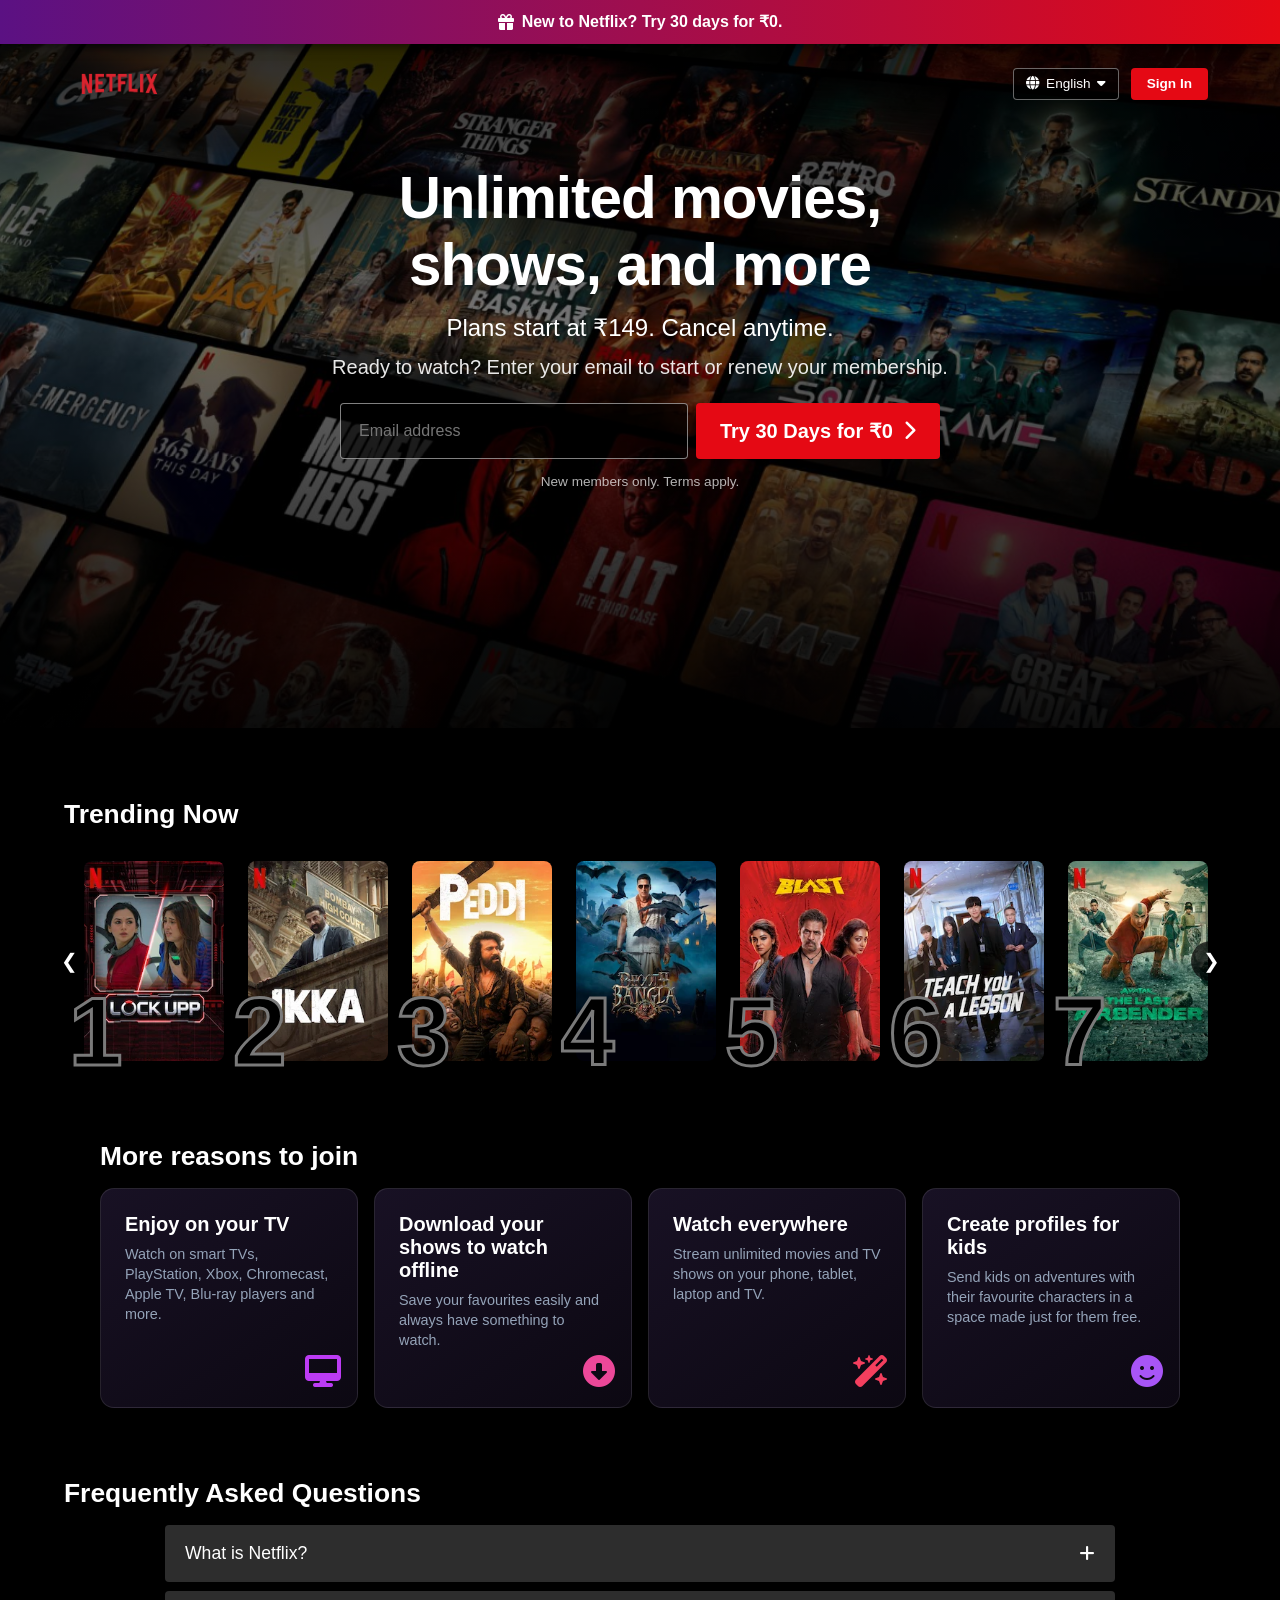
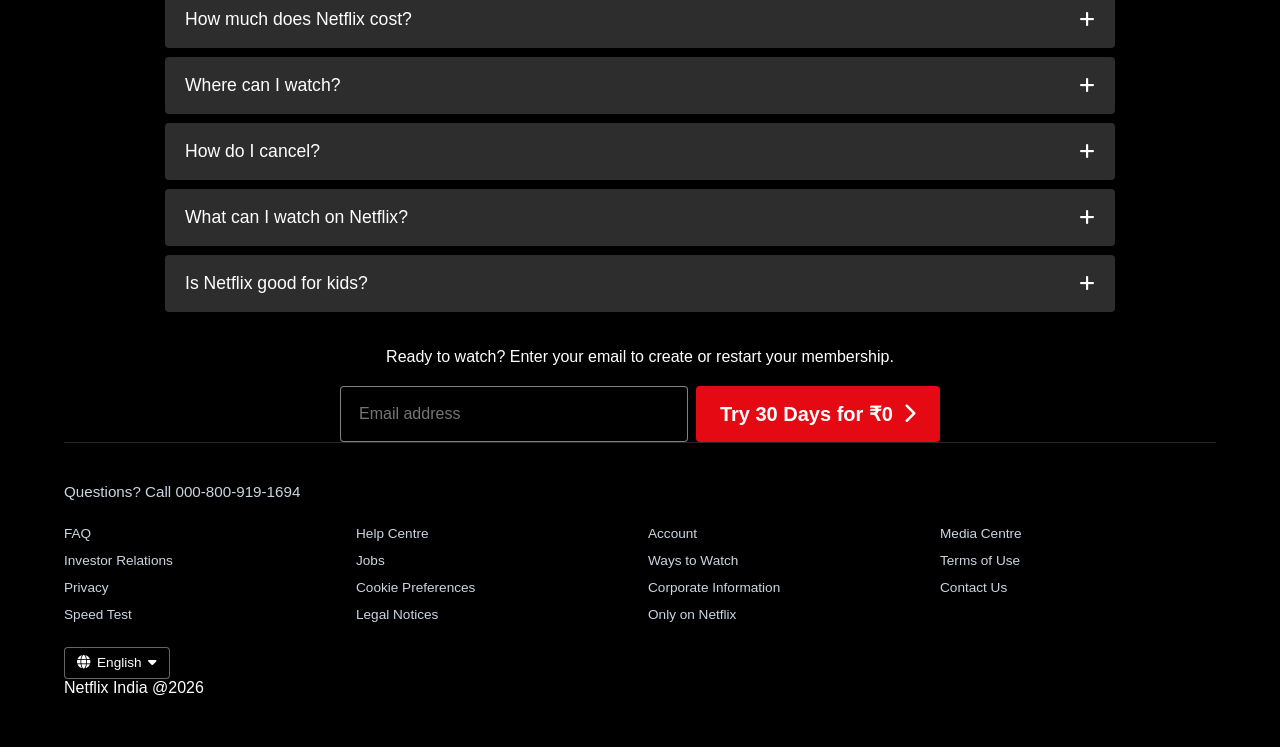
==== index.html @ 747f855f "Update index.html" ====
<!DOCTYPE html>
<html lang="en">
<head>
  <meta charset="UTF-8" />
  <meta name="viewport" content="width=device-width, initial-scale=1.0" />
  <link rel="icon" type="image/png" href="ASSECTS/NETFLIX_TITLE_LOGO.png" />
  
  <link rel="stylesheet" href="CSS/index.css" />
  <link rel="stylesheet" href="https://cdnjs.cloudflare.com/ajax/libs/font-awesome/6.6.0/css/all.min.css" />
  <title>Netflix India - Watch TV Shows Online, Watch Movies Online</title>
</head>
<body>

  <!-- PROMOTIONAL BANNER STRIP -->
  <div class="promotion-announcement-strip">
    <p><i class="fa-solid fa-gift"></i> New to Netflix? Try 30 days for ₹0.</p>
  </div>

  <!-- HERO SECTION -->
  <header class="hero-section">
    <div class="hero-perspective-wrapper">
      <div class="hero-background-canvas"></div>
    </div>
    
    <div class="hero-overlay">
      <nav class="navigation-bar">
        <div class="brand-logo">
          <img src="ASSECTS/Netflix India – Watch Shows Online, Watch Movies Online_files/Netflix_Logo_PMS.png" alt="Netflix Logo" />
        </div>
        <div class="navigation-controls">
          <div class="language-selector">
            <i class="fa-solid fa-globe"></i> English <i class="fa-solid fa-caret-down"></i>
          </div>
          <button type="button" class="auth-button" onclick="window.location.href='signin.html'">Sign In</button>
        </div>
      </nav>

      <article class="hero-content">
        <div class="hero-text-cluster">
          <h1>Unlimited movies,<br>shows, and more</h1>
          <h4>Plans start at ₹149. Cancel anytime.</h4>
          <h5>Ready to watch? Enter your email to start or renew your membership.</h5>
          
          <form class="lead-generation-form" onsubmit="localStorage.setItem('userSignupEmail', this.querySelector('.hero-email-input').value); window.location.href='signin.html'; return false;">
            <input type="email" class="hero-email-input" placeholder="Email address" required />
            <button type="submit" class="cta-button">Try 30 Days for ₹0 <i class="fa-solid fa-chevron-right"></i></button>
          </form>
          <p class="sub-cta-note">New members only. Terms apply.</p>
        </div>
      </article>
    </div>
    
    <div class="neon-glow-accent"></div>
  </header>

  <!-- TRENDING SHOWCASE VISUAL CAROUSEL -->
  <main class="content-showcase">
    <h2 class="section-heading">Trending Now</h2>

    <div class="slider-wrapper">
      <button class="carousel-control control-left" aria-label="Scroll Left">&#10094;</button>

      <div class="movie-carousel" id="movieSlider">
        <!-- Card 1 -->
        <div class="movie-card" 
             onclick="openMovieModal(this)"
             data-title="LOCK UPP" 
             data-image="ASSECTS/1. LOCK UP.webp" 
             data-year="2026" 
             data-rating="U/A 16+" 
             data-type="Show" 
             data-genre="Reality Programming" 
             data-desc="Fifteen celebrity inmates face judgement day in a new-age prison, where a game of power and redemption determines who stays or goes.">
          <span class="rank-number">1</span>
          <div class="poster-housing"><img src="ASSECTS/1. LOCK UP.webp" alt="Lock Upp Poster" /></div>
        </div>
        
        <!-- Card 2 -->
        <div class="movie-card" 
             onclick="openMovieModal(this)"
             data-title="Raid 2" 
             data-image="ASSECTS/2. IKKA.webp" 
             data-year="2025" 
             data-rating="A" 
             data-type="Movie" 
             data-genre="Action / Thriller" 
             data-desc="With a loved one's life at stake, a celebrated lawyer must defend a man he suspects is guilty — battling his conscience every step of the way.">
          <span class="rank-number">2</span>
          <div class="poster-housing"><img src="ASSECTS/2. IKKA.webp" alt="Raid 2 Poster" /></div>
        </div>
        
        <!-- Card 3 -->
        <div class="movie-card" 
             onclick="openMovieModal(this)"
             data-title="Aap Jaisa Koi" 
             data-image="ASSECTS/3. PEDDI.webp" 
             data-year="2025" 
             data-rating="U/A 13+" 
             data-type="Movie" 
             data-genre="Romance / Drama" 
             data-desc="A heartwarming musical romance detailing the crossing lines of fate when two completely opposite worlds suddenly collide.">
          <span class="rank-number">3</span>
          <div class="poster-housing"><img src="ASSECTS/3. PEDDI.webp" alt="Aap Jaisa Koi Poster" /></div>
        </div>
        
        <!-- Card 4 -->
        <div class="movie-card" 
             onclick="openMovieModal(this)"
             data-title="The Great Indian Kapil Show" 
             data-image="ASSECTS/4. BHOOT BANGLA.webp" 
             data-year="2026" 
             data-rating="U/A 7+" 
             data-type="Show" 
             data-genre="Comedy / Talk Show" 
             data-desc="India's favorite comedian returns with celebrity guests, hilarious sketches, and family-friendly banter that keeps the crowd roaring.">
          <span class="rank-number">4</span>
          <div class="poster-housing"><img src="ASSECTS/4. BHOOT BANGLA.webp" alt="Kapil Show Poster" /></div>
        </div>
        
        <!-- Card 5 -->
        <div class="movie-card" 
             onclick="openMovieModal(this)"
             data-title="HIT: The Third Case" 
             data-image="ASSECTS/5. BLAST.webp" 
             data-year="2025" 
             data-rating="A" 
             data-type="Movie" 
             data-genre="Suspense / Mystery" 
             data-desc="An elite homicide detective fights his inner demons while navigating a complex web of lies to crack an unsolvable kidnapping case.">
          <span class="rank-number">5</span>
          <div class="poster-housing"><img src="ASSECTS/5. BLAST.webp" alt="HIT 3rd Case Poster" /></div>
        </div>

        <!-- Card 6 -->
        <div class="movie-card" 
             onclick="openMovieModal(this)"
             data-title="That Life" 
             data-image="ASSECTS/6. TEACH YOU A LESSION.webp" 
             data-year="2024" 
             data-rating="U/A 16+" 
             data-type="Show" 
             data-genre="Drama / Slice of Life" 
             data-desc="A gritty look into corporate ladder dynamics, modern friendships, and the compromises needed to survive the concrete metropolis.">
          <span class="rank-number">6</span>
          <div class="poster-housing"><img src="ASSECTS/6. TEACH YOU A LESSION.webp" alt="That Life Poster" /></div>
        </div>
        
        <!-- Card 7 -->
        <div class="movie-card" 
             onclick="openMovieModal(this)"
             data-title="JAAT" 
             data-image="ASSECTS/7. AVATAR THE LAST AIRBENDER.webp" 
             data-year="2025" 
             data-rating="U/A 16+" 
             data-type="Movie" 
             data-genre="Action / Cult Classic" 
             data-desc="A legendary rural enforcer stands up to protect his ancestral village lands from an opportunistic syndicate system.">
          <span class="rank-number">7</span>
          <div class="poster-housing"><img src="ASSECTS/7. AVATAR THE LAST AIRBENDER.webp" alt="JAAT Poster" /></div>
        </div>
        
        <!-- Card 8 -->
        <div class="movie-card" 
             onclick="openMovieModal(this)"
             data-title="Chhaava" 
             data-image="ASSECTS/8. DESIRE.webp" 
             data-year="2025" 
             data-rating="U/A 16+" 
             data-type="Movie" 
             data-genre="Historical Epic / Action" 
             data-desc="The epic biographical saga of courage, strategy, and unyielding honor charting Chhatrapati Sambhaji Maharaj's legendary battlefield victories.">
          <span class="rank-number">8</span>
          <div class="poster-housing"><img src="ASSECTS/8. DESIRE.webp" alt="Chhaava Poster" /></div>
        </div>

        <!-- Card 9 -->
        <div class="movie-card" 
             onclick="openMovieModal(this)"
             data-title="Pati Patni Aur Woh 2" 
             data-image="ASSECTS/9. PATI PATNI AUR WO DO.webp" 
             data-year="2025" 
             data-rating="U/A 16+" 
             data-type="Movie" 
             data-genre="Comedy / Romance" 
             data-desc="A hilarious look at modern relationships and misunderstandings.">
          <span class="rank-number">9</span>
          <div class="poster-housing"><img src="ASSECTS/9. PATI PATNI AUR WO DO.webp" alt="Pati Patni Poster" /></div>
        </div>

        <!-- Card 10 -->
        <div class="movie-card" 
             onclick="openMovieModal(this)"
             data-title="DHURANDHAR" 
             data-image="ASSECTS/10. DHURANDHAR.webp" 
             data-year="2025" 
             data-rating="U/A 16+" 
             data-type="Movie" 
             data-genre="Historical Epic / Action" 
             data-desc="An epic saga of courage, strategy, and unyielding honor.">
          <span class="rank-number">10</span>
          <div class="poster-housing"><img src="ASSECTS/10. DHURANDHAR.webp" alt="Dhurandhar Poster" /></div>
        </div>
      </div>

      <button class="carousel-control control-right" aria-label="Scroll Right">&#10095;</button>
    </div>
  </main>

  <!-- FEATURES SECTION -->
  <section class="value-propositions">
    <h2 class="section-heading">More reasons to join</h2>
    <div class="features-grid">
      <div class="feature-card">
        <h2>Enjoy on your TV</h2>
        <h3>Watch on smart TVs, PlayStation, Xbox, Chromecast, Apple TV, Blu-ray players and more.</h3>
        <div class="card-icon"><i class="fa-solid fa-desktop" style="color: #bc3bf4;"></i></div>
      </div>
      <div class="feature-card">
        <h2>Download your shows to watch offline</h2>
        <h3>Save your favourites easily and always have something to watch.</h3>
        <div class="card-icon"><i class="fa-solid fa-circle-down" style="color: #ec4899;"></i></div>
      </div>
      <div class="feature-card">
        <h2>Watch everywhere</h2>
        <h3>Stream unlimited movies and TV shows on your phone, tablet, laptop and TV.</h3>
        <div class="card-icon"><i class="fa-solid fa-wand-magic-sparkles" style="color: #f43f5e;"></i></div>
      </div>
      <div class="feature-card">
        <h2>Create profiles for kids</h2>
        <h3>Send kids on adventures with their favourite characters in a space made just for them free.</h3>
        <div class="card-icon"><i class="fa-solid fa-face-smile" style="color: #a855f7;"></i></div>
      </div>
    </div>
  </section>

  <!-- FAQS -->
  <section class="faq-container">
    <h2 class="section-heading text-center">Frequently Asked Questions</h2>

    <div class="accordion-matrix">
      <div class="accordion-item">
        <button class="accordion-trigger">
          <span>What is Netflix?</span> <i class="fa-solid fa-plus structural-icon"></i>
        </button>
        <div class="accordion-panel">
          <p>Netflix is a streaming service that offers a wide variety of award-winning TV shows, movies, anime, documentaries and more.</p>
        </div>
      </div>
      <div class="accordion-item">
        <button class="accordion-trigger">
          <span>How much does Netflix cost?</span> <i class="fa-solid fa-plus structural-icon"></i>
        </button>
        <div class="accordion-panel">
          <p>Plans range from ₹149 to ₹649 a month. No extra costs, no contracts.</p>
        </div>
      </div>
      <div class="accordion-item">
        <button class="accordion-trigger">
          <span>Where can I watch?</span> <i class="fa-solid fa-plus structural-icon"></i>
        </button>
        <div class="accordion-panel">
          <p>Watch anywhere, anytime. Sign in with your Netflix account to watch instantly on the web at netflix.com.</p>
        </div>
      </div>
      <div class="accordion-item">
        <button class="accordion-trigger">
          <span>How do I cancel?</span> <i class="fa-solid fa-plus structural-icon"></i>
        </button>
        <div class="accordion-panel">
          <p>Netflix is flexible. You can easily cancel your account online in two clicks.</p>
        </div>
      </div>
      <div class="accordion-item">
        <button class="accordion-trigger">
          <span>What can I watch on Netflix?</span> <i class="fa-solid fa-plus structural-icon"></i>
        </button>
        <div class="accordion-panel">
          <p>Netflix has an extensive library of feature films, documentaries, shows, anime, and more.</p>
        </div>
      </div>
      <div class="accordion-item">
        <button class="accordion-trigger">
          <span>Is Netflix good for kids?</span> <i class="fa-solid fa-plus structural-icon"></i>
        </button>
        <div class="accordion-panel">
          <p>The Netflix Kids experience is included in your membership to give parents control.</p>
        </div>
      </div>
    </div>

    <h2 class="cta-banner-text">Ready to watch? Enter your email to create or restart your membership.</h2>

    <form class="lead-generation-form bottom-form" onsubmit="localStorage.setItem('userSignupEmail', this.querySelector('.bottom-email-input').value); window.location.href='signin.html'; return false;">
      <input type="email" class="bottom-email-input hero-email-input" placeholder="Email address" required />
      <button type="submit" class="cta-button">Try 30 Days for ₹0 <i class="fa-solid fa-chevron-right"></i></button>
    </form>

    <footer class="application-footer">
      <div class="footer-contact">
        <a href="tel:0008009191694">Questions? Call 000-800-919-1694</a>
      </div>
      
      <div class="footer-links-grid">
        <div class="footer-column">
          <a href="#">FAQ</a>
          <a href="#">Investor Relations</a>
          <a href="#">Privacy</a>
          <a href="#">Speed Test</a>
        </div>
        <div class="footer-column">
          <a href="#">Help Centre</a>
          <a href="#">Jobs</a>
          <a href="#">Cookie Preferences</a>
          <a href="#">Legal Notices</a>
        </div>
        <div class="footer-column">
          <a href="#">Account</a>
          <a href="#">Ways to Watch</a>
          <a href="#">Corporate Information</a>
          <a href="#">Only on Netflix</a>
        </div>
        <div class="footer-column">
          <a href="#">Media Centre</a>
          <a href="#">Terms of Use</a>
          <a href="#">Contact Us</a>
        </div>
      </div>

      <div class="language-selector">
        <i class="fa-solid fa-globe"></i> English <i class="fa-solid fa-caret-down"></i>
      </div>
      <p class="copyright-text">Netflix India @2026</p>
    </footer>
  </section>

  <!-- DETAIL PREVIEW MODAL -->
  <div class="movie-detail-modal" id="movieModal">
    <div class="modal-backdrop" id="modalBackdrop"></div>
    <div class="modal-content-wrapper">
      <button class="modal-close-btn" id="modalCloseBtn" aria-label="Close Details">&times;</button>
      
      <div class="modal-hero-banner" id="modalBanner">
        <div class="modal-banner-gradient-overlay"></div>
      </div>
      
      <div class="modal-body-details">
        <h2 class="modal-movie-title" id="modalTitle"></h2>
        
        <div class="modal-metadata-row">
          <span class="meta-tag year" id="modalYear"></span>
          <span class="meta-tag rating" id="modalRating"></span>
          <span class="meta-tag type" id="modalType"></span>
          <span class="meta-tag genre" id="modalGenre"></span>
        </div>
        
        <p class="modal-description" id="modalDescription"></p>
        
        <button class="modal-cta-btn" onclick="window.location.href='signin.html'">Try 30 Days for ₹0 <i class="fa-solid fa-chevron-right"></i></button>
        <p class="modal-sub-note">New members only. Terms below.</p>
      </div>
    </div>
  </div>

  <script src="JS/index.js"></script>
</body>
</html>
---- CSS/index.css ----
/* ==========================================================================
   GLOBAL RESET & CROSS-BROWSER STANDARDS
   ========================================================================== */
* {
  margin: 0;
  padding: 0;
  box-sizing: border-box;
}

body {
  display: flex;
  justify-content: center;
  align-items: center;
  flex-direction: column;
  font-family: -apple-system, BlinkMacSystemFont, 'Segoe UI', Roboto, Helvetica, Arial, sans-serif;
  background-color: #000000;
  color: #ffffff;
  width: 100%;
  overflow-x: hidden;
  -webkit-font-smoothing: antialiased;
  -moz-osx-font-smoothing: grayscale;
}

input[type="email"], select, button {
  font-family: inherit;
  outline: none;
  -webkit-appearance: none;
  -moz-appearance: none;
  appearance: none;
}

img {
  max-width: 100%;
  height: auto;
  display: block;
}

/* ==========================================================================
   TOP PROMOTIONAL BANNER STRIP
   ========================================================================== */
.promotion-announcement-strip {
  width: 100%;
  background: linear-gradient(90deg, #5b1183 0%, #a00e4e 50%, #e50914 100%);
  padding: 12px 16px;
  text-align: center;
  z-index: 100;
  box-shadow: 0 2px 10px rgba(0, 0, 0, 0.6);
}

.promotion-announcement-strip p {
  font-size: clamp(0.85rem, 2.5vw, 1rem);
  font-weight: 700;
  color: #ffffff;
  display: inline-flex;
  align-items: center;
  justify-content: center;
  gap: 8px;
  width: 100%;
}

/* ==========================================================================
   HERO SECTION & PERSPECTIVE CANVAS
   ========================================================================== */
.hero-section {
  position: relative;
  width: 100%;
  min-height: 80vh;
  background-color: #000000;
  overflow: hidden;
}

.hero-perspective-wrapper {
  position: absolute;
  top: -10%;
  left: -5%;
  width: 110%;
  height: 105%;
  perspective: 1200px;
  -webkit-perspective: 1200px;
  pointer-events: none;
  z-index: 1;
  overflow: hidden;
}

.hero-background-canvas {
  width: 100%;
  height: 100%;
  background-image: 
      linear-gradient(to top, rgba(0, 0, 0, 0.95) 0%, rgba(0, 0, 0, 0.4) 50%, rgba(0, 0, 0, 0.9) 100%), 
      url(../ASSECTS/IN-en-20250707-TRIFECTA-perspective_4faa9280-a2c5-4e07-aafc-a45ce43fea09_large.jpg);
  background-position: center 30%;
  background-size: cover;
  background-repeat: no-repeat;
  transform: rotateX(15deg) scaleX(1.08) translateY(-20px);
  -webkit-transform: rotateX(15deg) scaleX(1.08) translateY(-20px);
  transform-origin: top center;
  -webkit-transform-origin: top center;
}

.hero-overlay {
  position: relative;
  width: 100%;
  height: 100%;
  display: flex;
  flex-direction: column;
  align-items: center;
  z-index: 10;
}

.navigation-bar {
  width: 100%;
  max-width: 1200px;
  padding: 20px clamp(16px, 4vw, 32px);
  display: flex;
  justify-content: space-between;
  align-items: center;
}

.brand-logo img {
  height: clamp(30px, 5vw, 40px);
  width: auto;
}

.navigation-controls {
  display: flex;
  gap: 12px;
  align-items: center;
}

.language-selector {
  height: 32px;
  padding: 0 12px;
  font-size: 0.85rem;
  font-weight: 500;
  background: rgba(0, 0, 0, 0.6);
  border: 1px solid rgba(255, 255, 255, 0.4);
  color: #ffffff;
  border-radius: 4px;
  display: inline-flex;
  align-items: center;
  gap: 6px;
  cursor: pointer;
}

.auth-button {
  height: 32px;
  padding: 0 16px;
  background-color: #E50914;
  color: #ffffff;
  border: none;
  border-radius: 4px;
  font-weight: 600;
  font-size: 0.85rem;
  cursor: pointer;
}

.hero-content {
  margin: 40px auto;
  width: 100%;
  max-width: 950px;
  text-align: center;
  padding: 0 20px;
}

.hero-text-cluster h1 {
  font-size: clamp(2rem, 6vw, 3.65rem);
  font-weight: 900;
  margin-bottom: 16px;
  line-height: 1.15;
  letter-spacing: -1px;
}

.hero-text-cluster h4 {
  font-size: clamp(1.1rem, 3vw, 1.5rem);
  font-weight: 500;
  margin-bottom: 14px;
}

.hero-text-cluster h5 {
  font-size: clamp(0.95rem, 2.5vw, 1.25rem);
  font-weight: 400;
  margin-bottom: 24px;
  color: rgba(255, 255, 255, 0.9);
}

/* ==========================================================================
   RESPONSIVE FORM FLEX ENGINE
   ========================================================================== */
.lead-generation-form {
  display: flex;
  justify-content: center;
  align-items: center;
  width: 100%;
  max-width: 600px;
  margin: 0 auto;
  gap: 8px;
}

.hero-email-input {
  flex: 1;
  width: 100%;
  height: 56px;
  padding: 15px 18px;
  border: 1px solid rgba(255, 255, 255, 0.5);
  border-radius: 4px;
  background: rgba(0, 0, 0, 0.65);
  color: #ffffff;
  font-size: 1rem;
}

.cta-button {
  height: 56px;
  padding: 0 24px;
  background-color: #E50914;
  color: #ffffff;
  border: none;
  border-radius: 4px;
  font-size: 1.25rem;
  font-weight: 700;
  display: inline-flex;
  align-items: center;
  justify-content: center;
  gap: 10px;
  cursor: pointer;
  white-space: nowrap;
}

.cta-button:hover { background-color: #c11119; }

.sub-cta-note {
  font-size: 0.85rem;
  color: rgba(255, 255, 255, 0.7);
  margin-top: 15px;
}

/* ==========================================================================
   SHOWCASE CAROUSEL
   ========================================================================== */
.content-showcase { width: 100%; }

.section-heading {
  width: 90%;
  max-width: 1200px;
  text-align: left;
  margin: 35px auto 16px auto;
  font-size: clamp(1.3rem, 3vw, 1.65rem);
  font-weight: 700;
}

.slider-wrapper {
  position: relative;
  width: 90%;
  max-width: 1200px;
  margin: 0 auto 30px auto;
}

.movie-carousel {
  display: flex;
  overflow-x: auto;
  scroll-behavior: smooth;
  gap: 1.5rem; 
  padding: 15px 10px 15px 20px;
  scrollbar-width: none;
  -ms-overflow-style: none;
}

.movie-carousel::-webkit-scrollbar { display: none; }

.movie-card {
  position: relative;
  flex: 0 0 auto;
  display: flex;
  align-items: flex-end;
  cursor: pointer;
}

.poster-housing {
  position: relative;
  border-radius: 8px;
  overflow: hidden;
  z-index: 1;
}

.poster-housing img {
  width: 140px;
  height: 200px;
  object-fit: cover;
  display: block;
}

.rank-number {
  position: absolute;
  left: -15px;
  bottom: -10px;
  font-size: 6rem;
  font-weight: 900;
  color: #000000;
  -webkit-text-stroke: 3px #7a7a7a;
  line-height: 0.8;
  z-index: 10;
  pointer-events: none;
}

.carousel-control {
  position: absolute;
  top: 50%;
  transform: translateY(-50%);
  font-size: 1.25rem;
  color: #ffffff;
  background-color: rgba(0, 0, 0, 0.7);
  border: none;
  cursor: pointer;
  width: 40px;
  height: 40px;
  display: flex;
  align-items: center;
  justify-content: center;
  z-index: 30;
  border-radius: 50%;
}

.control-left { left: -15px; }
.control-right { right: -15px; }

/* ==========================================================================
   FEATURES & FAQ
   ========================================================================== */
.features-grid {
  display: grid;
  grid-template-columns: repeat(4, 1fr);
  gap: 1rem;
  width: 90%;
  max-width: 1200px;
  margin: 5px auto;
}

.feature-card {
  position: relative;
  background: linear-gradient(145deg, #181124 0%, #0c0812 100%);
  border: 1px solid rgba(255, 255, 255, 0.1);
  border-radius: 14px;
  padding: 24px;
  min-height: 220px;
  display: flex;
  flex-direction: column;
}

.feature-card h2 { font-size: 1.25rem; font-weight: 700; margin-bottom: 8px; }
.feature-card h3 { font-size: 0.9rem; color: #94a3b8; font-weight: 400; line-height: 1.4; }
.card-icon { position: absolute; bottom: 16px; right: 16px; font-size: 2rem; }

.faq-container { width: 100%; padding: 30px 0; }
.accordion-matrix { width: 90%; max-width: 950px; margin: 10px auto 35px auto; }
.accordion-item { margin-bottom: 8px; }

.accordion-trigger {
  width: 100%;
  background-color: #2d2d2d;
  border: none;
  padding: 18px 20px;
  display: flex;
  justify-content: space-between;
  align-items: center;
  font-size: 1.1rem;
  font-weight: 500;
  color: #ffffff;
  text-align: left;
  cursor: pointer;
  border-radius: 4px;
}

.accordion-panel {
  max-height: 0;
  overflow: hidden;
  background-color: #2d2d2d;
  transition: max-height 0.25s ease;
  border-radius: 4px;
  margin-top: 1px;
}

.accordion-panel p { padding: 18px 20px; font-size: 1rem; line-height: 1.5; }
.accordion-item.expanded-state .accordion-panel { max-height: 300px; }

.cta-banner-text {
  text-align: center;
  width: 90%;
  max-width: 800px;
  font-size: 1rem;
  font-weight: 400;
  margin: 20px auto;
}

/* ==========================================================================
   FOOTER
   ========================================================================== */
.application-footer {
  width: 90%;
  max-width: 1200px;
  border-top: 1px solid rgba(255, 255, 255, 0.15);
  padding: 40px 0 20px 0;
  margin: 0 auto;
}

.footer-contact a { color: #cbd5e1; font-size: 0.95rem; text-decoration: none; }
.footer-links-grid {
  display: grid;
  grid-template-columns: repeat(4, 1fr);
  gap: 16px;
  margin: 25px 0;
}
.footer-column { display: flex; flex-direction: column; gap: 12px; }
.footer-column a { color: #cbd5e1; font-size: 0.85rem; text-decoration: none; }

/* ==========================================================================
   FULL-POSTER MODAL VIEWPORT OVERLAY
   ========================================================================== */
.movie-detail-modal {
  position: fixed;
  top: 0;
  left: 0;
  width: 100%;
  height: 100%;
  z-index: 2000;
  display: flex;
  justify-content: center;
  align-items: center;
  opacity: 0;
  pointer-events: none;
  transition: opacity 0.3s ease;
  padding: 16px;
}

.movie-detail-modal.modal-active {
  opacity: 1;
  pointer-events: auto;
}

.modal-backdrop {
  position: absolute;
  width: 100%;
  height: 100%;
  background-color: rgba(0, 0, 0, 0.8);
  backdrop-filter: blur(4px);
}

.modal-content-wrapper {
  position: relative;
  width: 100%;
  max-width: 480px;
  background-color: #181818;
  border-radius: 12px;
  overflow: hidden;
  z-index: 2010;
  box-shadow: 0 10px 30px rgba(0, 0, 0, 0.9);
}

.modal-hero-banner {
  width: 100%;
  height: 380px;
  background-size: cover;
  background-position: center top;
  background-repeat: no-repeat;
  position: relative;
}

.modal-banner-gradient-overlay {
  position: absolute;
  bottom: 0;
  left: 0;
  width: 100%;
  height: 60%;
  background: linear-gradient(to top, #181818 0%, rgba(24, 24, 24, 0.7) 50%, transparent 100%);
}

.modal-close-btn {
  position: absolute;
  top: 12px;
  right: 12px;
  width: 32px;
  height: 32px;
  border-radius: 50%;
  background-color: rgba(0, 0, 0, 0.7);
  border: 1px solid rgba(255, 255, 255, 0.6);
  color: #ffffff;
  font-size: 1.25rem;
  display: flex;
  align-items: center;
  justify-content: center;
  cursor: pointer;
  z-index: 2020;
}

.modal-body-details {
  padding: 0 24px 24px 24px;
  margin-top: -20px;
  position: relative;
  z-index: 2015;
}

.modal-movie-title {
  font-size: 2rem;
  font-weight: 900;
  margin-bottom: 12px;
  letter-spacing: -0.5px;
}

.modal-metadata-row {
  display: flex;
  flex-wrap: wrap;
  gap: 6px;
  align-items: center;
  margin-bottom: 16px;
}

.meta-tag {
  font-size: 0.8rem;
  padding: 3px 8px;
  background-color: #333333;
  border-radius: 4px;
  color: #cccccc;
  font-weight: 600;
}

.modal-description {
  font-size: 0.92rem;
  line-height: 1.5;
  color: #d1d1d1;
  margin-bottom: 20px;
}

.modal-cta-btn {
  width: 100%;
  height: 48px;
  background-color: #E50914;
  color: #ffffff;
  border: none;
  border-radius: 4px;
  font-size: 1.1rem;
  font-weight: 700;
  display: flex;
  align-items: center;
  justify-content: center;
  gap: 8px;
  cursor: pointer;
}

.modal-sub-note {
  font-size: 0.78rem;
  color: #808080;
  text-align: left;
  margin-top: 10px;
}

/* ==========================================================================
   EXPLICIT RESPONSIVE BREAKPOINTS
   ========================================================================== */
@media (max-width: 768px) {
  /* Feature boxes stack vertically into 1 column on tablet and mobile screens */
  .features-grid {
    grid-template-columns: 1fr;
  }

  .footer-links-grid {
    grid-template-columns: repeat(2, 1fr);
  }
}

@media (max-width: 600px) {
  .lead-generation-form {
    flex-direction: column;
    gap: 12px;
  }
  
  .hero-email-input {
    width: 100%;
  }

  .cta-button {
    width: 100%;
  }

  .footer-links-grid {
    grid-template-columns: 1fr;
  }
  
  .carousel-control {
    display: none;
  }

  .modal-hero-banner {
    height: 300px;
  }
}
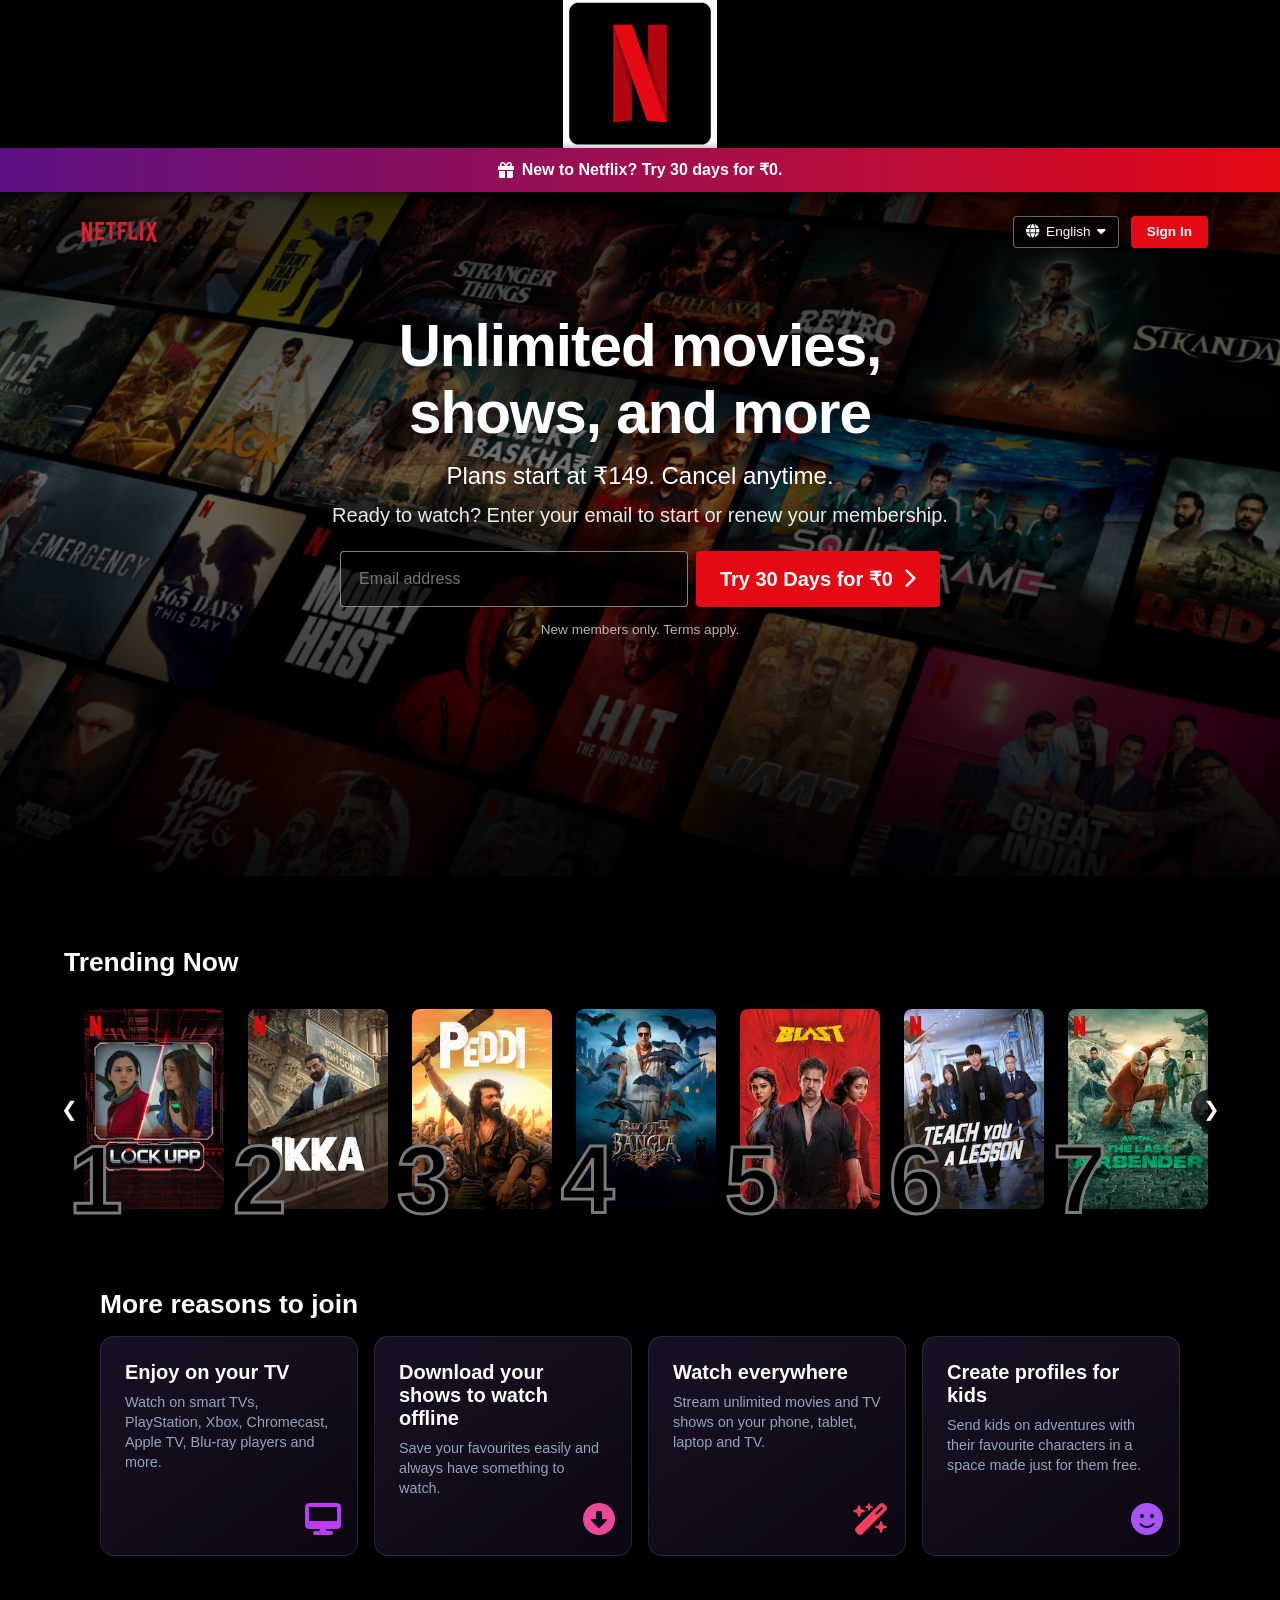
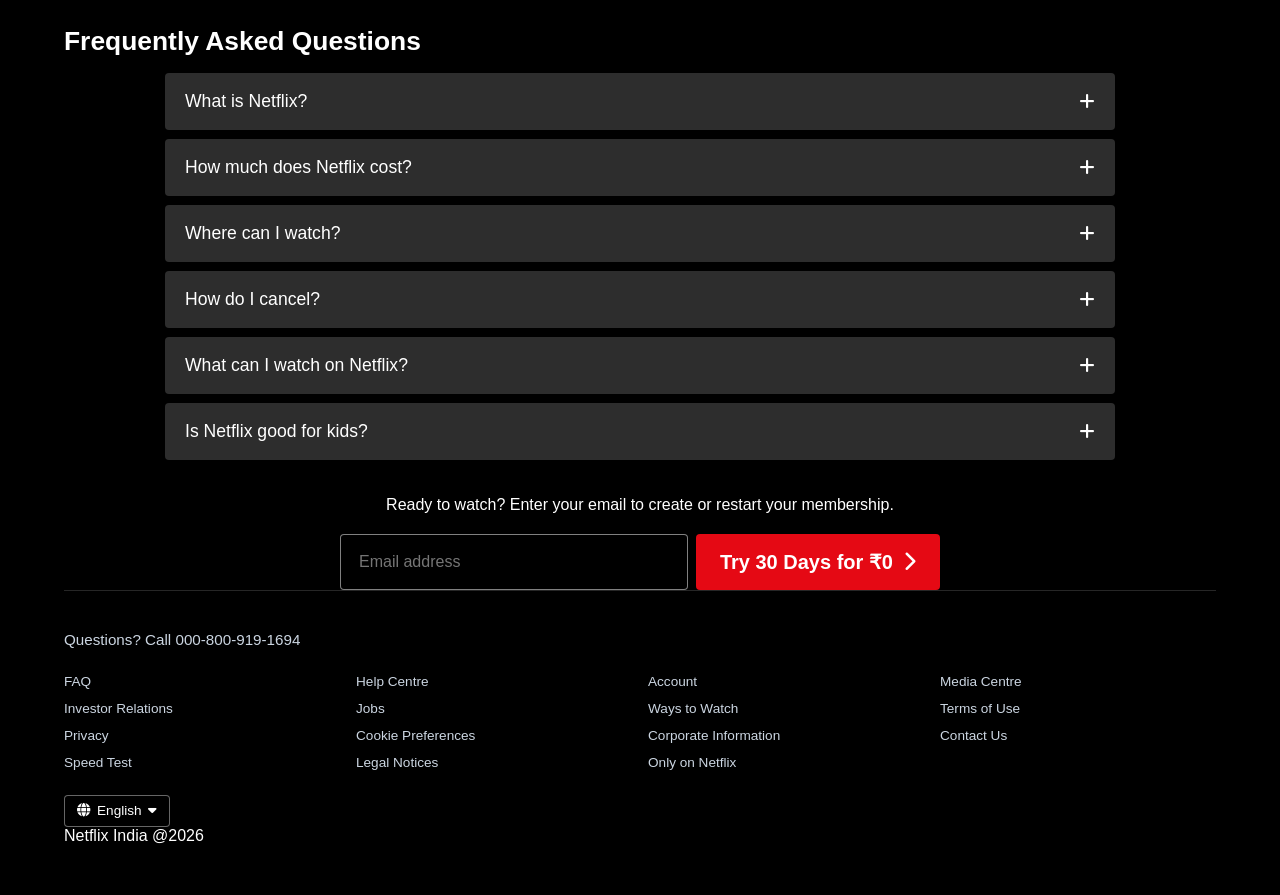
==== commit 4a2c3437: "Update index.html" ====
--- a/index.html
+++ b/index.html
@@ -3,8 +3,7 @@
 <head>
   <meta charset="UTF-8" />
   <meta name="viewport" content="width=device-width, initial-scale=1.0" />
-  <link rel="icon" type="image/png" href="ASSECTS/NETFLIX_TITLE_LOGO.png" />
-  
+  <img src="ASSECTS/NETFLIX_TITLE_LOGO.png" />
   <link rel="stylesheet" href="CSS/index.css" />
   <link rel="stylesheet" href="https://cdnjs.cloudflare.com/ajax/libs/font-awesome/6.6.0/css/all.min.css" />
   <title>Netflix India - Watch TV Shows Online, Watch Movies Online</title>
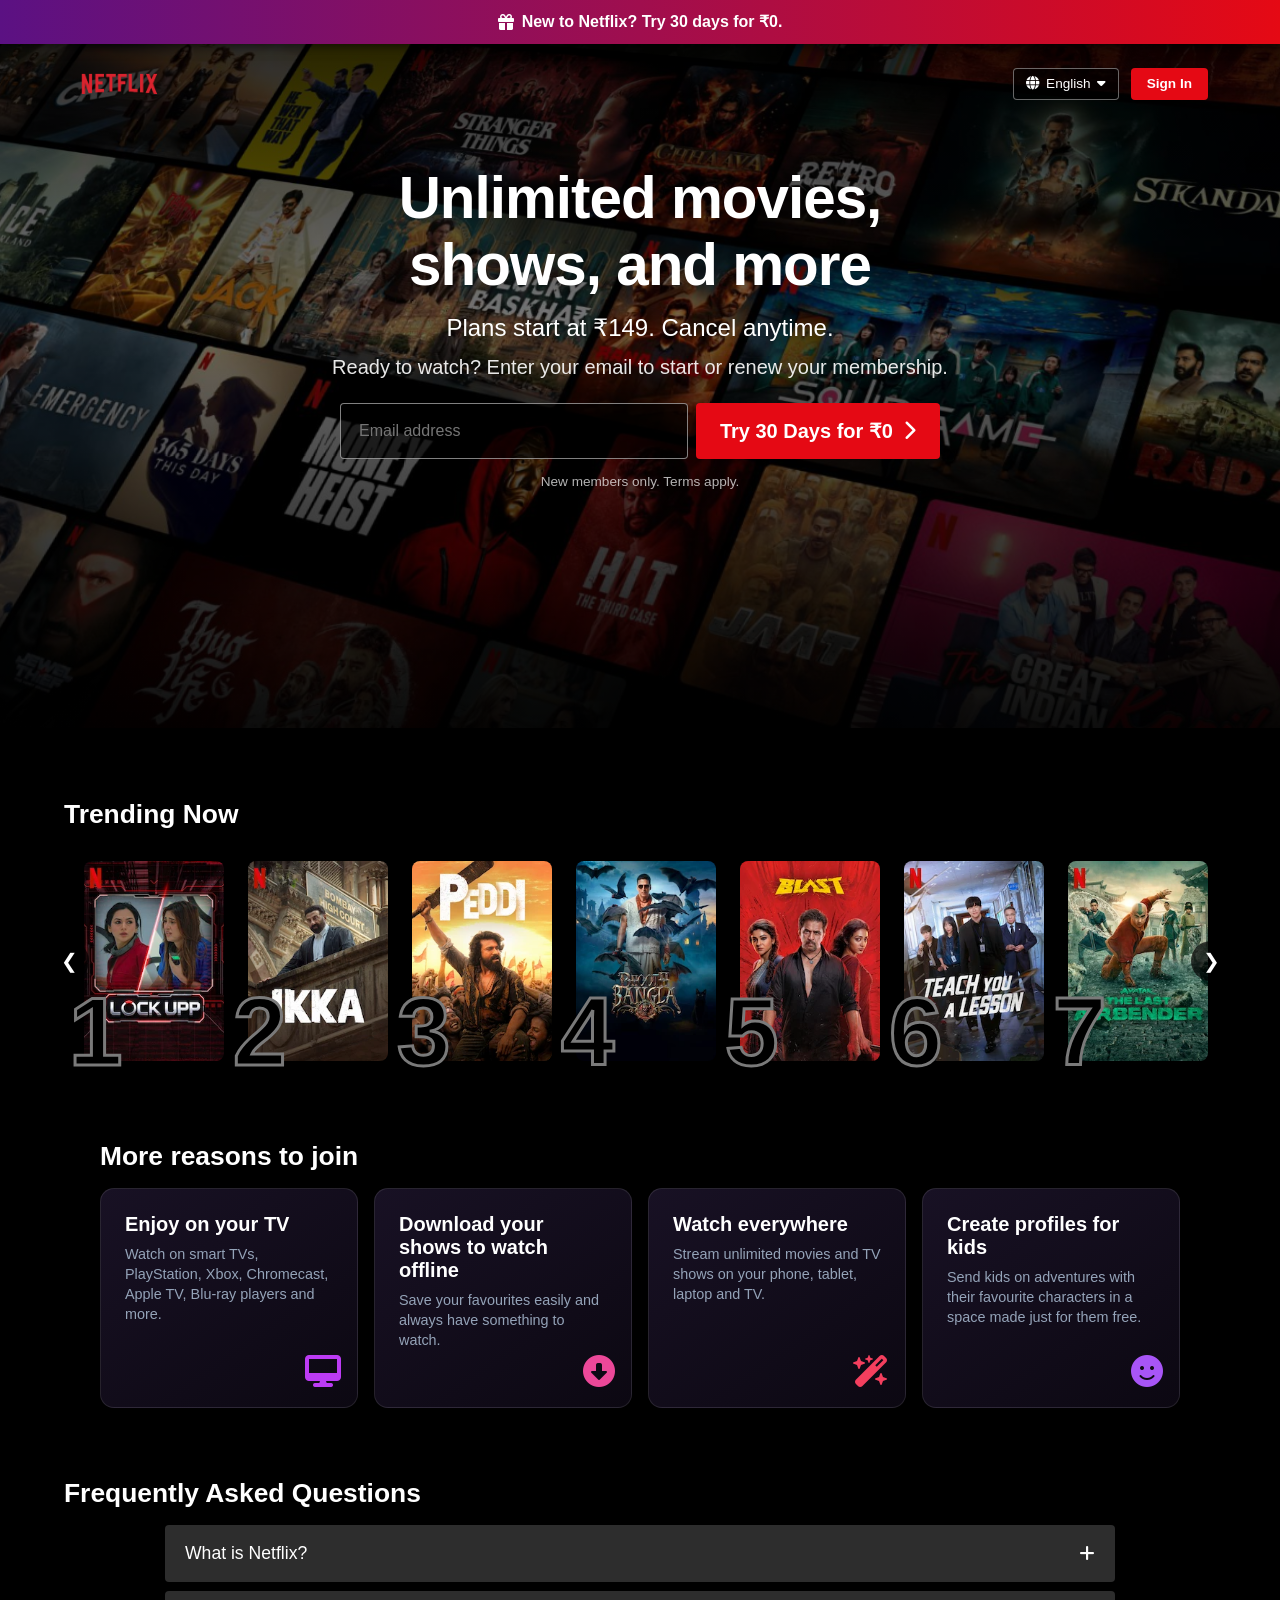
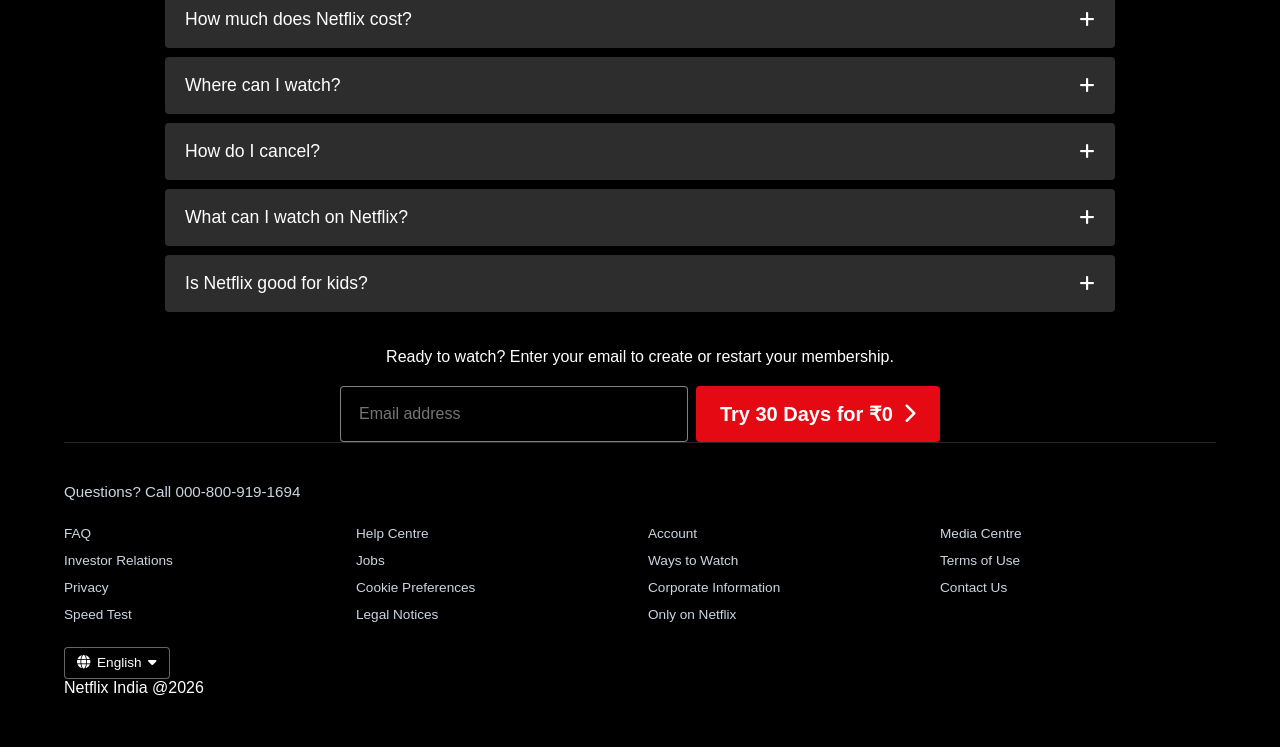
==== commit c4c92d13: "Update index.html" ====
--- a/index.html
+++ b/index.html
@@ -3,7 +3,7 @@
 <head>
   <meta charset="UTF-8" />
   <meta name="viewport" content="width=device-width, initial-scale=1.0" />
-  <img src="ASSECTS/NETFLIX_TITLE_LOGO.png" />
+  <link src="ASSECTS/NETFLIX_TITLE_LOGO.png" />
   <link rel="stylesheet" href="CSS/index.css" />
   <link rel="stylesheet" href="https://cdnjs.cloudflare.com/ajax/libs/font-awesome/6.6.0/css/all.min.css" />
   <title>Netflix India - Watch TV Shows Online, Watch Movies Online</title>
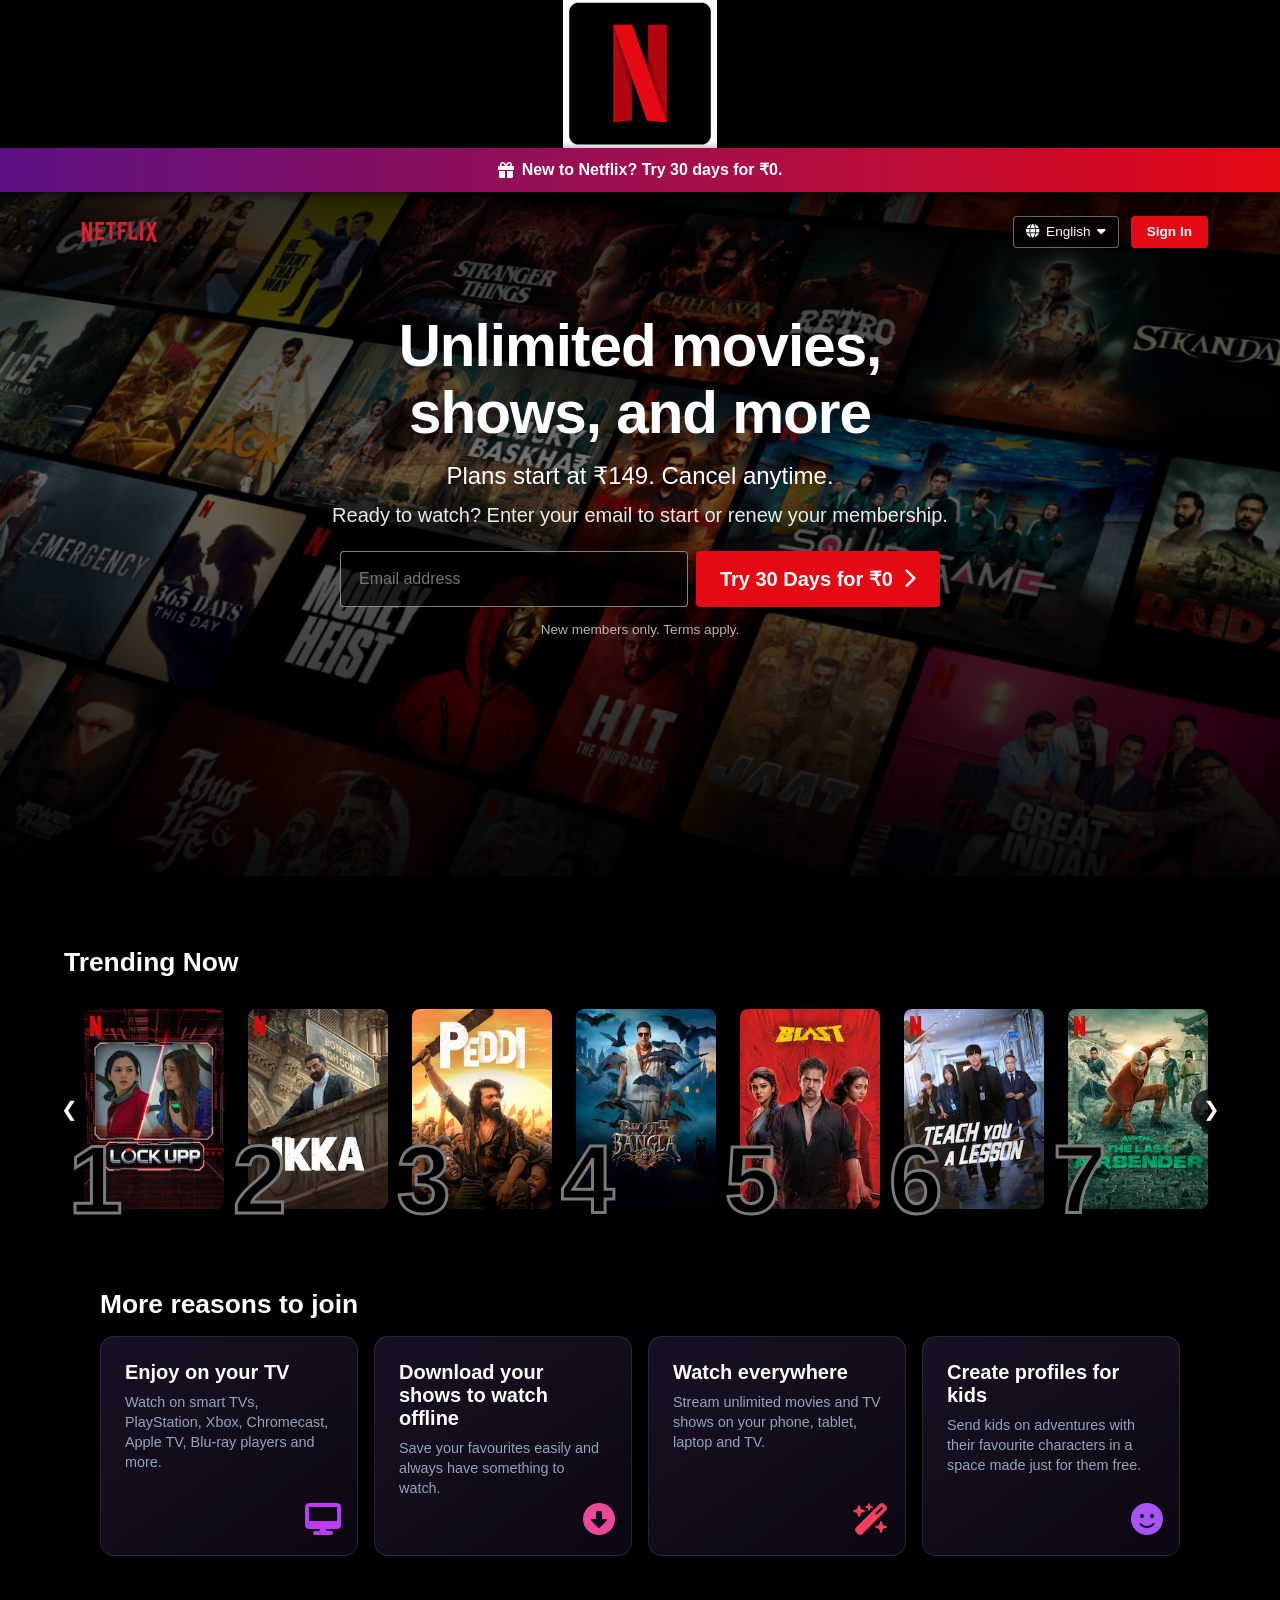
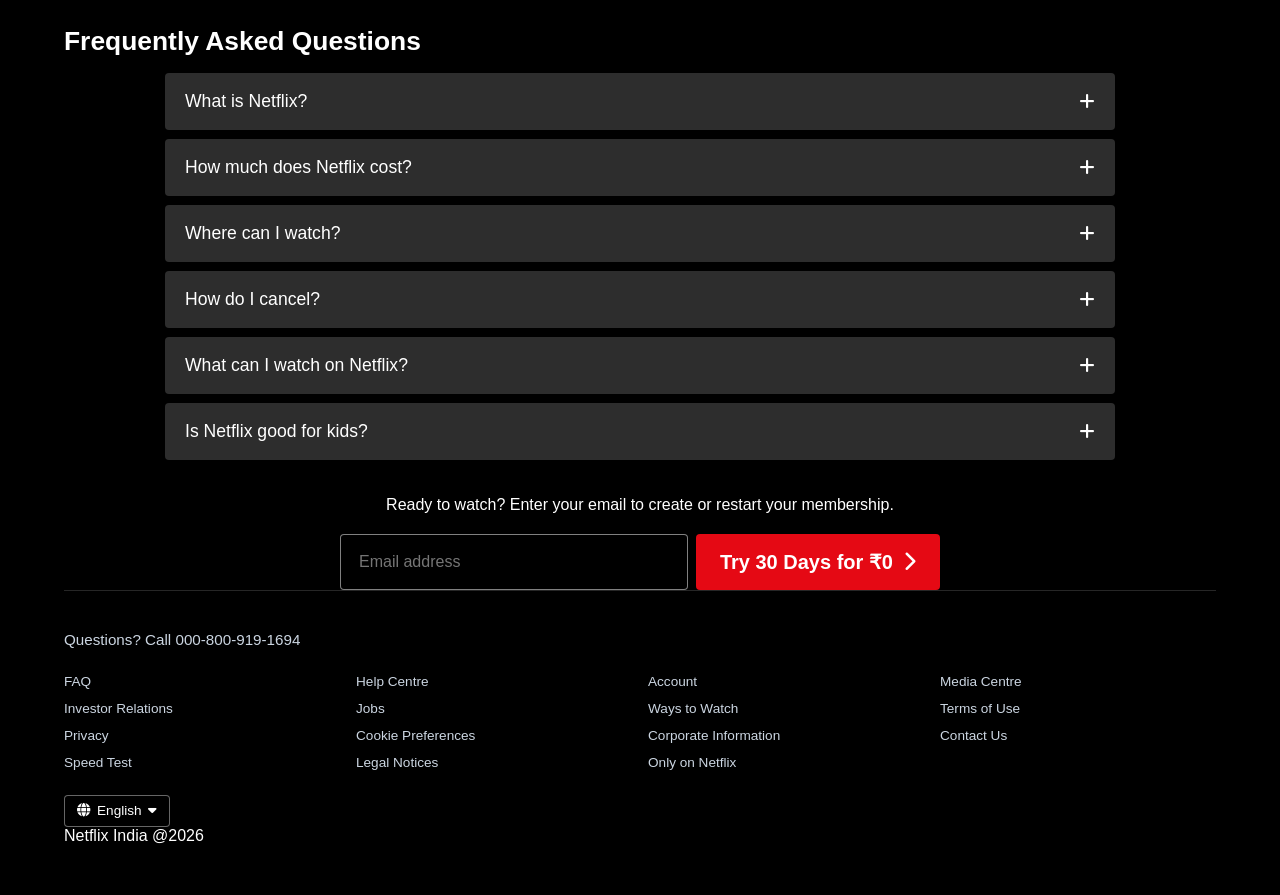
==== commit b5f6aacf: "Update index.html" ====
--- a/index.html
+++ b/index.html
@@ -3,7 +3,7 @@
 <head>
   <meta charset="UTF-8" />
   <meta name="viewport" content="width=device-width, initial-scale=1.0" />
-  <link src="ASSECTS/NETFLIX_TITLE_LOGO.png" />
+  <img src="ASSECTS/NETFLIX_TITLE_LOGO.png" />
   <link rel="stylesheet" href="CSS/index.css" />
   <link rel="stylesheet" href="https://cdnjs.cloudflare.com/ajax/libs/font-awesome/6.6.0/css/all.min.css" />
   <title>Netflix India - Watch TV Shows Online, Watch Movies Online</title>
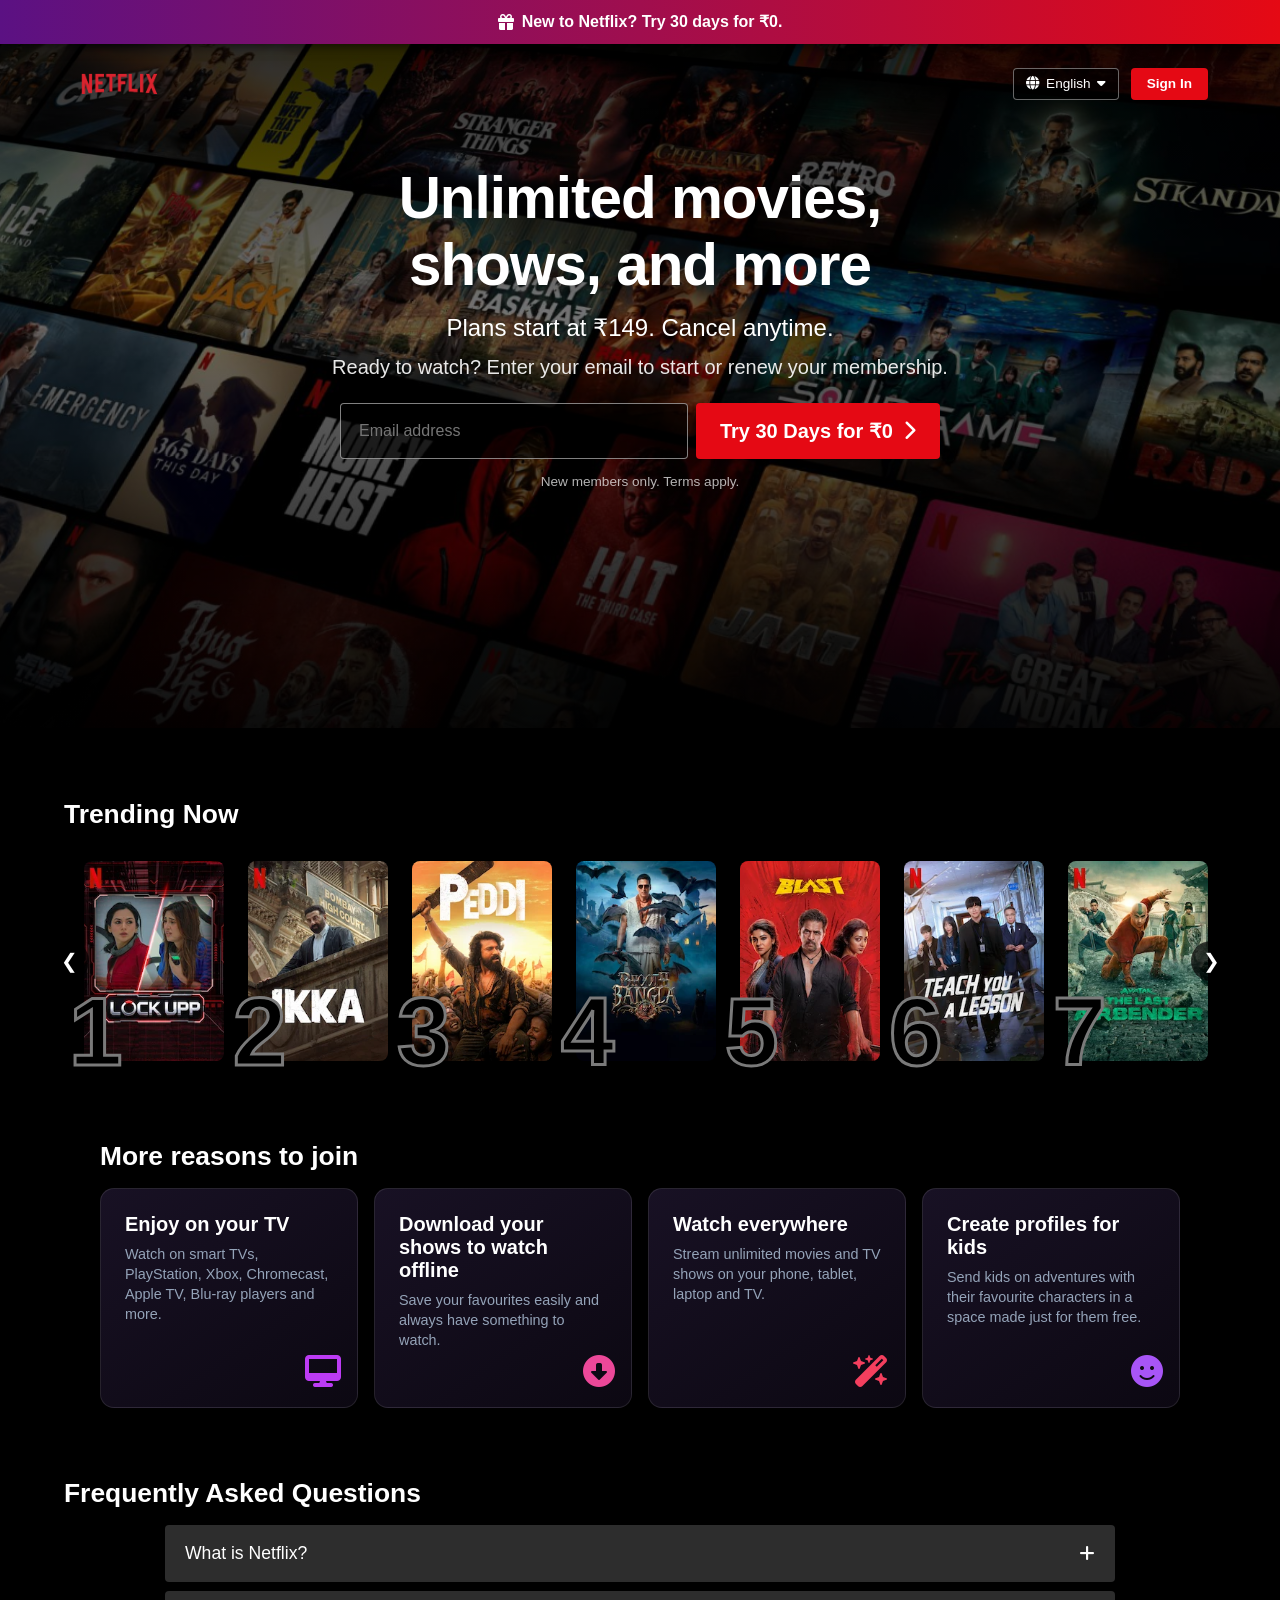
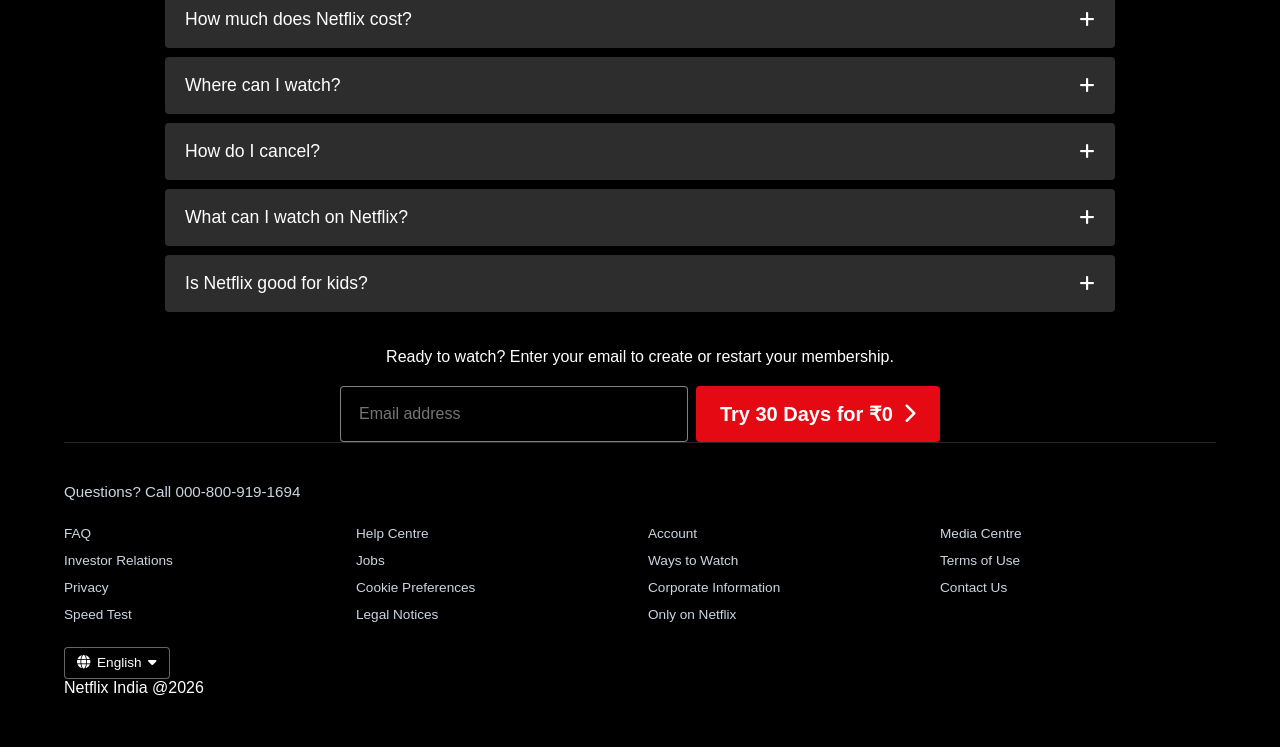
==== commit fa65e640: "Update index.html" ====
--- a/index.html
+++ b/index.html
@@ -3,7 +3,7 @@
 <head>
   <meta charset="UTF-8" />
   <meta name="viewport" content="width=device-width, initial-scale=1.0" />
-  <img src="ASSECTS/NETFLIX_TITLE_LOGO.png" />
+  <link rel="icon" type="image/png" href="ASSECTS/NETFLIX_TITLE_LOGO.png" alt="Netflix_Title_LOGO"/>
   <link rel="stylesheet" href="CSS/index.css" />
   <link rel="stylesheet" href="https://cdnjs.cloudflare.com/ajax/libs/font-awesome/6.6.0/css/all.min.css" />
   <title>Netflix India - Watch TV Shows Online, Watch Movies Online</title>
